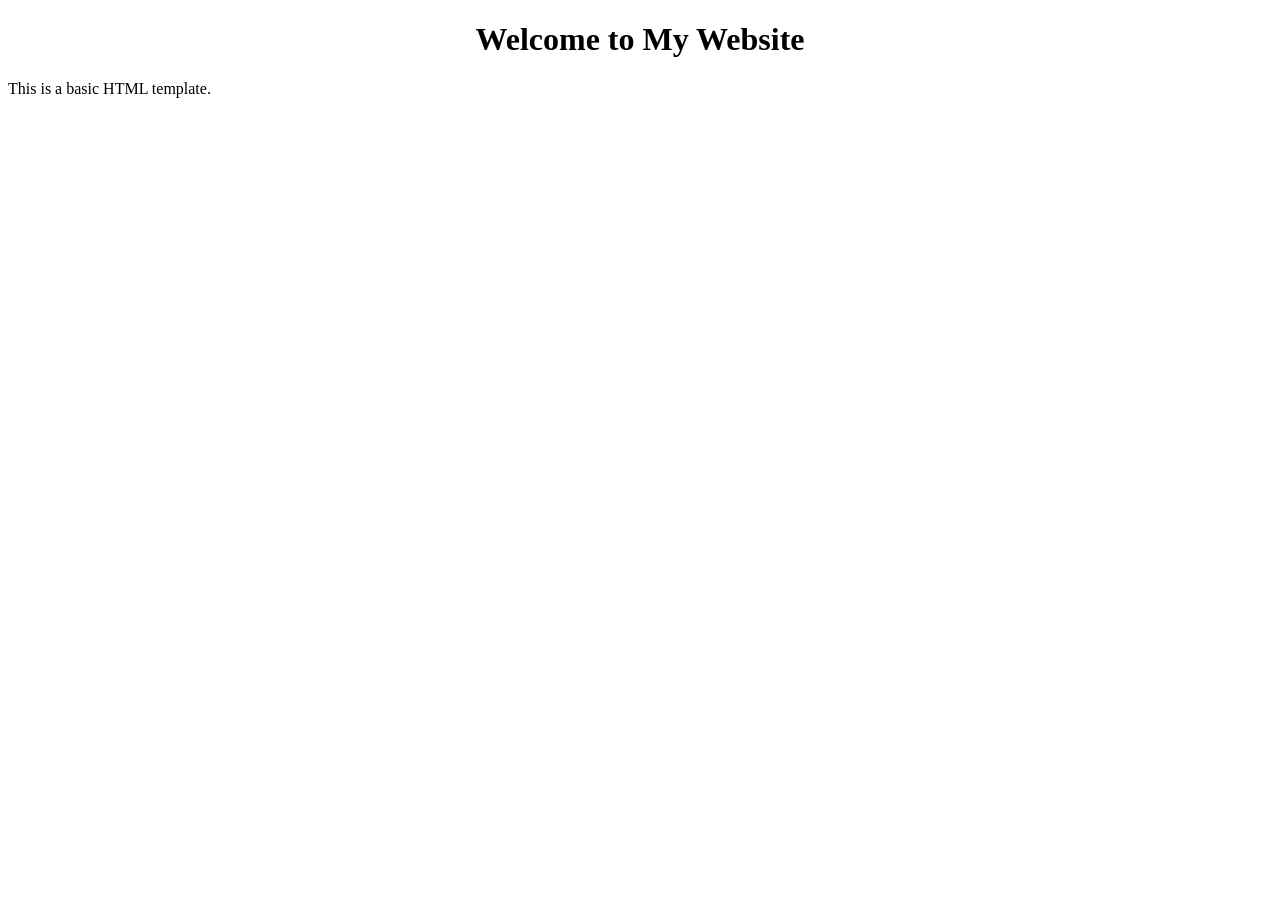
==== index.html @ 967a8879 "Fix stylesheet link from styles.css to style.css" ====
<!DOCTYPE html>
<html lang="en">
<head>
    <meta charset="UTF-8">
    <meta name="viewport" content="width=device-width, initial-scale=1.0">
    <title>William Bartlett - Portfolio</title>
    <link rel="stylesheet" href="style.css">
</head>
<body>

    <h1>Welcome to My Website</h1>
    <p>This is a basic HTML template.</p>

    <script src="script.js"></script>
</body>
</html>
---- style.css ----
h1 {
  color: black;
  text-align: center;
  
}
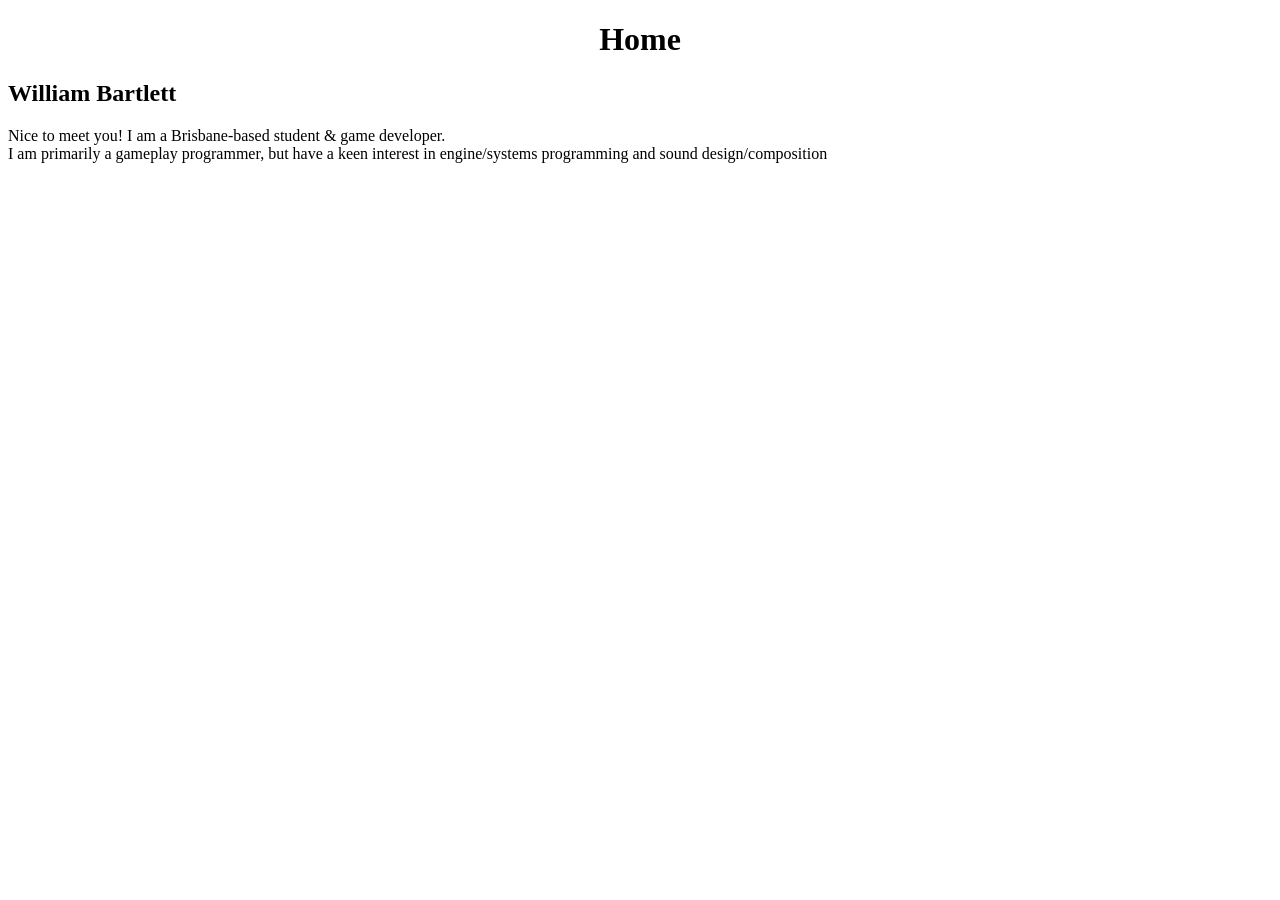
==== commit ca3c82f1: "update" ====
--- a/index.html
+++ b/index.html
@@ -8,8 +8,10 @@
 </head>
 <body>
 
-    <h1>Welcome to My Website</h1>
-    <p>This is a basic HTML template.</p>
+    <h1>Home</h1>
+    <h2>William Bartlett</h2>
+    <p>Nice to meet you! I am a Brisbane-based student & game developer.<br>
+    I am primarily a gameplay programmer, but have a keen interest in engine/systems programming and sound design/composition</p>
 
     <script src="script.js"></script>
 </body>
--- a/style.css
+++ b/style.css
@@ -1,5 +1,5 @@
 h1 {
   color: black;
   text-align: center;
-  
+  font-family: "Times New Roman";
 }
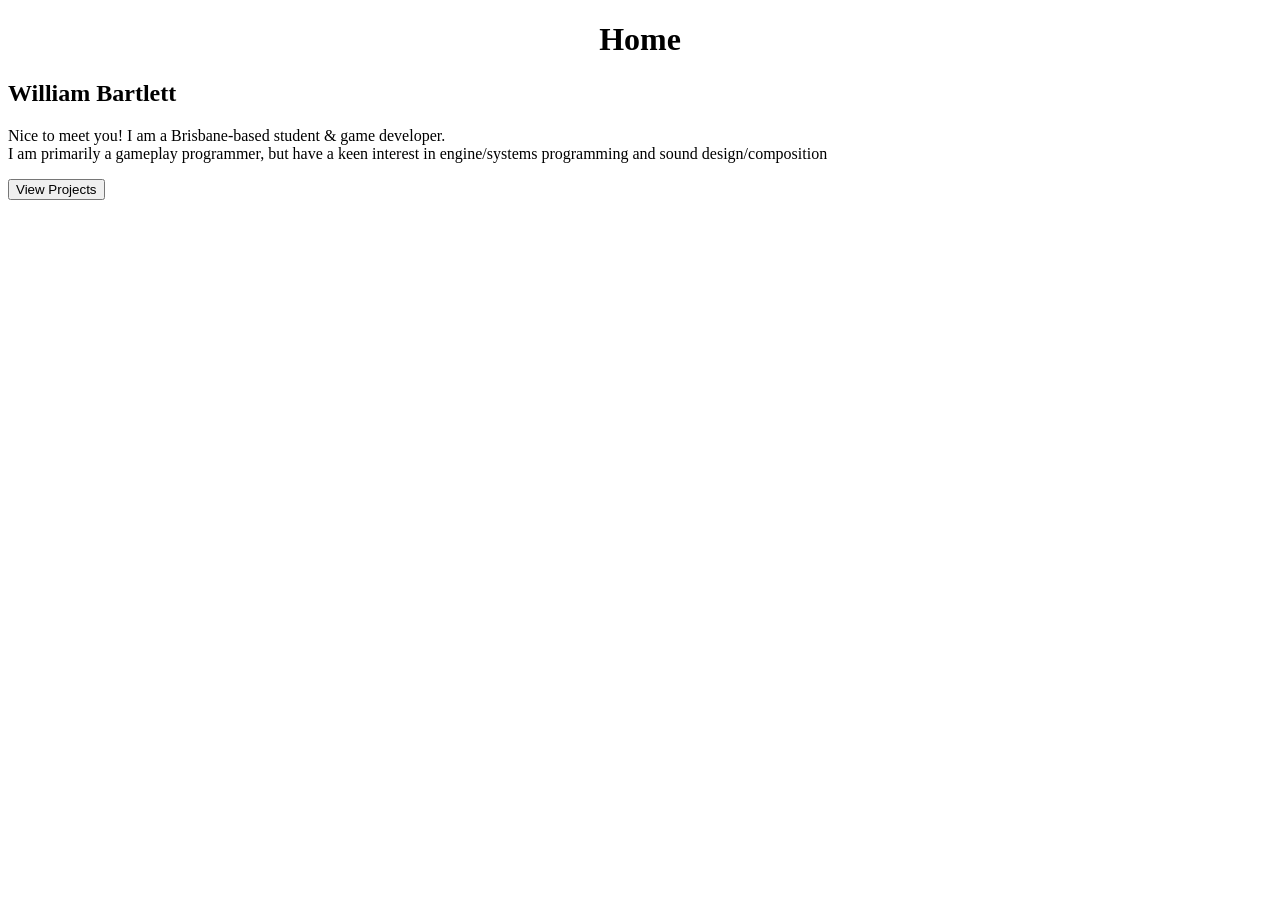
==== commit 53aefd76: "add projects page" ====
--- a/index.html
+++ b/index.html
@@ -12,7 +12,10 @@
     <h2>William Bartlett</h2>
     <p>Nice to meet you! I am a Brisbane-based student & game developer.<br>
     I am primarily a gameplay programmer, but have a keen interest in engine/systems programming and sound design/composition</p>
-
+    <a href="projects.html">
+        <button type="button">View Projects</button>
+    </a>
+    
     <script src="script.js"></script>
 </body>
 </html>
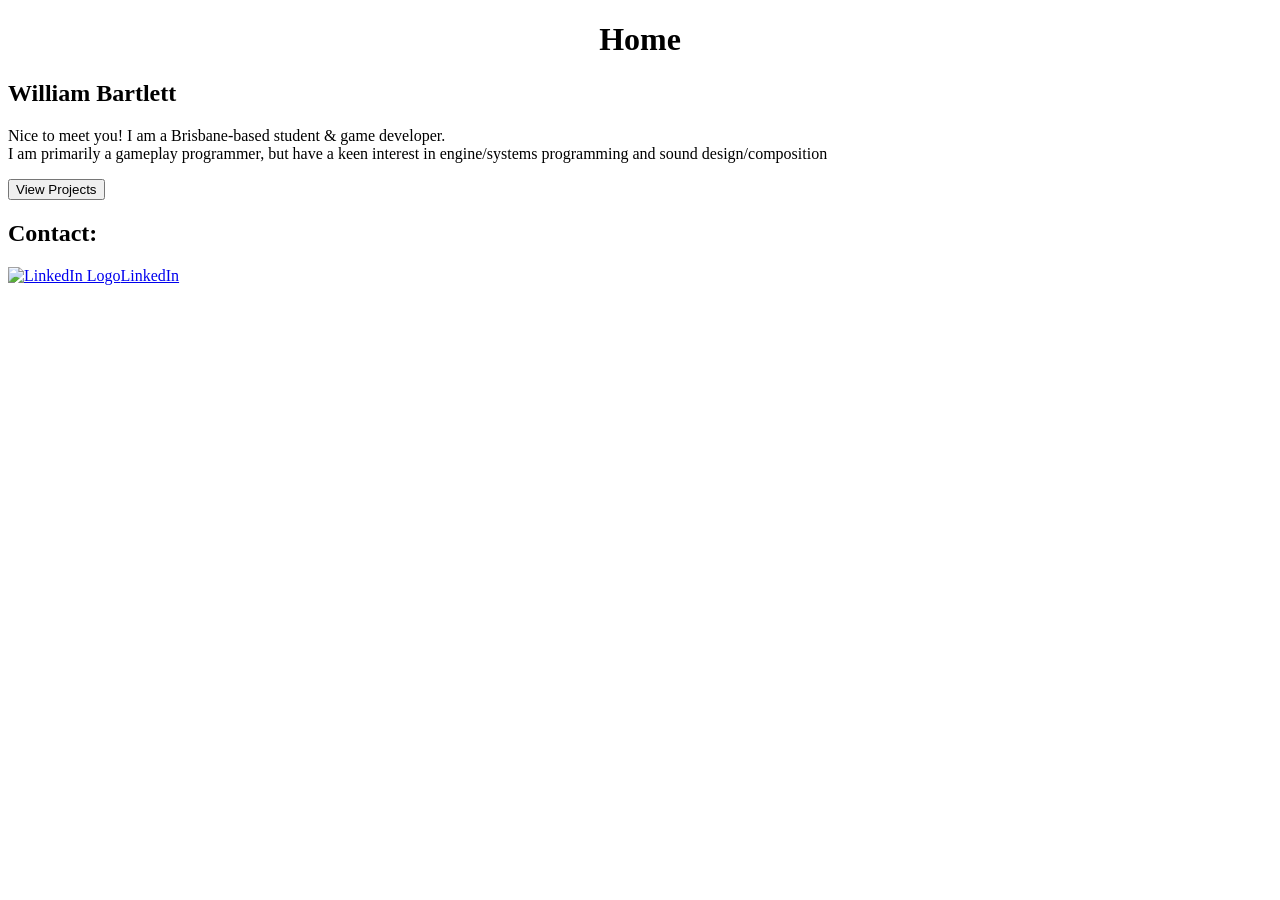
==== commit 1996ff08: "add contacts section" ====
--- a/index.html
+++ b/index.html
@@ -9,12 +9,21 @@
 <body>
 
     <h1>Home</h1>
-    <h2>William Bartlett</h2>
-    <p>Nice to meet you! I am a Brisbane-based student & game developer.<br>
-    I am primarily a gameplay programmer, but have a keen interest in engine/systems programming and sound design/composition</p>
-    <a href="projects.html">
-        <button type="button">View Projects</button>
-    </a>
+    <div>
+        <h2>William Bartlett</h2>
+        <p>Nice to meet you! I am a Brisbane-based student & game developer.<br>
+        I am primarily a gameplay programmer, but have a keen interest in engine/systems programming and sound design/composition</p>
+        <a href="projects.html">
+            <button type="button">View Projects</button>
+        </a>
+    </div>
+
+    <div>
+        <h2>Contact:</h2>
+        <a href="https://www.linkedin.com/in/will-bartlett-9a1792269/"><img src="https://upload.wikimedia.org/wikipedia/commons/c/ca/LinkedIn_logo_initials.png" 
+       alt="LinkedIn Logo" style="width:40px; height:40px;">LinkedIn</a>
+
+    </div>
     
     <script src="script.js"></script>
 </body>
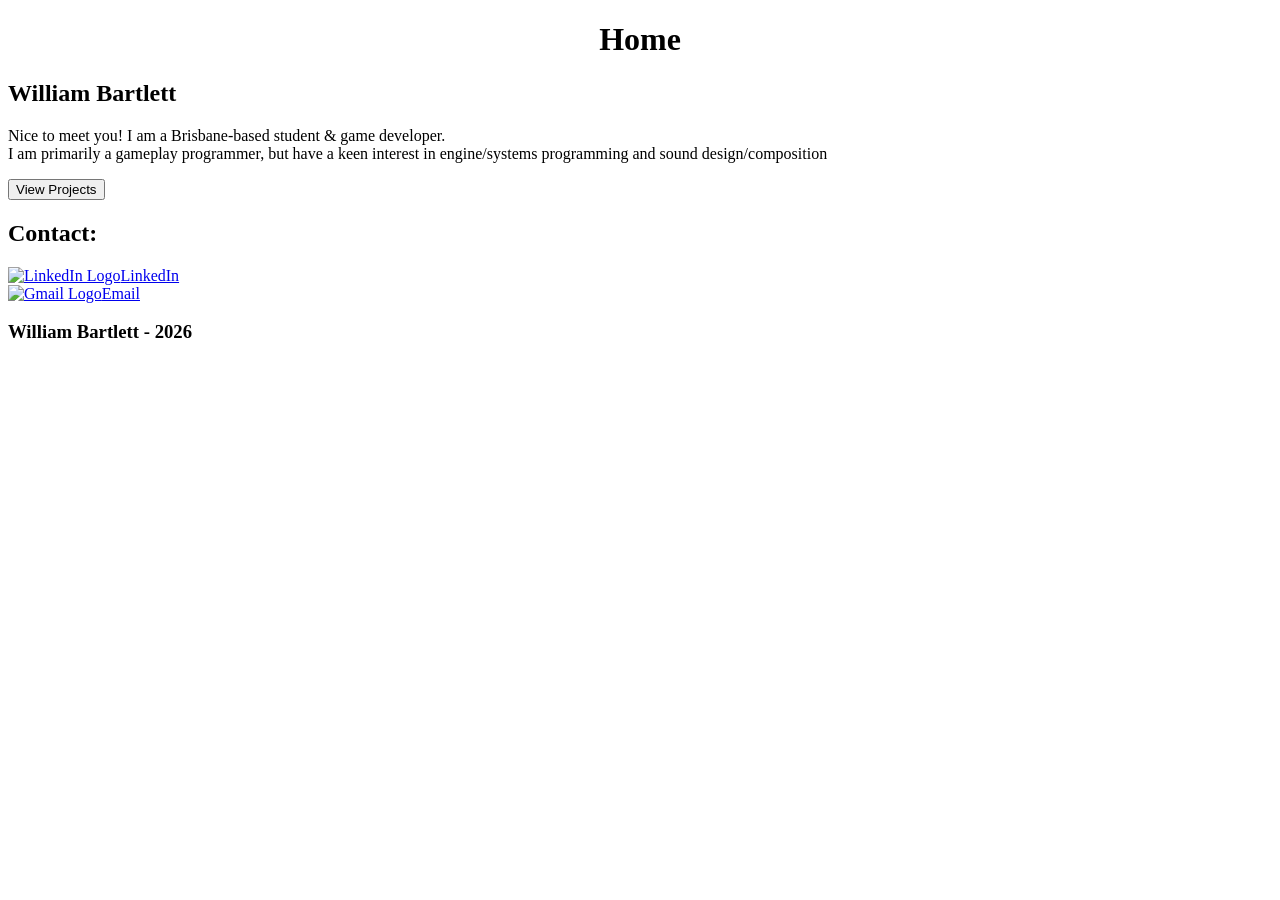
==== commit 86522c8b: "add to projects page" ====
--- a/index.html
+++ b/index.html
@@ -22,7 +22,13 @@
         <h2>Contact:</h2>
         <a href="https://www.linkedin.com/in/will-bartlett-9a1792269/"><img src="https://upload.wikimedia.org/wikipedia/commons/c/ca/LinkedIn_logo_initials.png" 
        alt="LinkedIn Logo" style="width:40px; height:40px;">LinkedIn</a>
+       <br>
+        <a href="mailto:wrossbartlett@gmail.com"><img src="https://cdn-icons-png.flaticon.com/512/5968/5968534.png" alt="Gmail Logo" width="40" height="40">Email</a>
 
+    </div>
+
+    <div>
+        <h3>William Bartlett - 2026</h3>
     </div>
     
     <script src="script.js"></script>
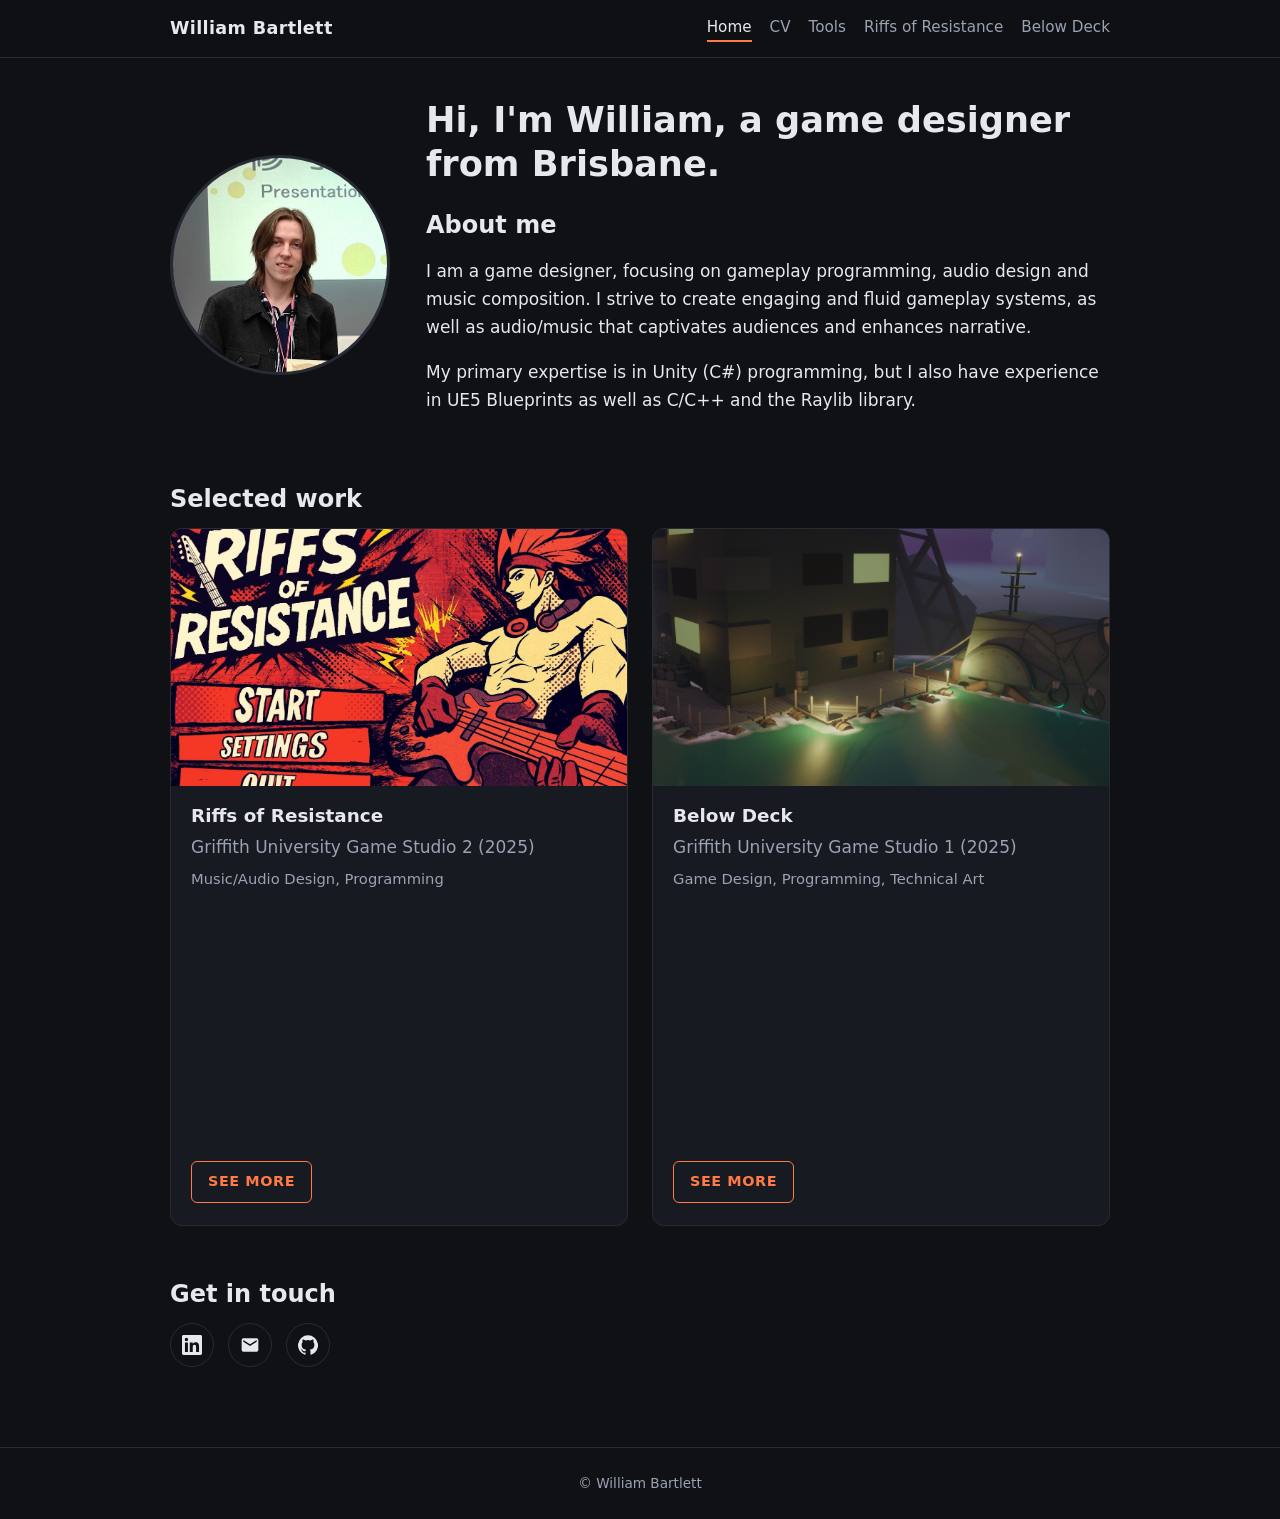
==== commit a275886f: "migrate google sites layout to github pages" ====
--- a/index.html
+++ b/index.html
@@ -1,36 +1,86 @@
-<!DOCTYPE html>
+<!doctype html>
 <html lang="en">
 <head>
-    <meta charset="UTF-8">
-    <meta name="viewport" content="width=device-width, initial-scale=1.0">
-    <title>William Bartlett - Portfolio</title>
-    <link rel="stylesheet" href="style.css">
+  <meta charset="utf-8">
+  <meta name="viewport" content="width=device-width, initial-scale=1">
+  <title>William Bartlett</title>
+  <meta name="description" content="Hi, I'm William, a game designer from Brisbane.">
+  <meta property="og:title" content="William Bartlett">
+  <meta property="og:description" content="Hi, I'm William, a game designer from Brisbane.">
+  <meta property="og:image" content="assets/img/home-portrait.jpg">
+  <link rel="stylesheet" href="assets/css/style.css">
 </head>
 <body>
+  <header class="site-header">
+    <div class="inner">
+      <a class="brand" href="index.html">William Bartlett</a>
+      <nav class="site-nav">
+        <a href="index.html" aria-current="page">Home</a>
+        <a href="cv.html">CV</a>
+        <a href="tools.html">Tools</a>
+        <a href="riffs-of-resistance.html">Riffs of Resistance</a>
+        <a href="below-deck.html">Below Deck</a>
+      </nav>
+    </div>
+  </header>
 
-    <h1>Home</h1>
-    <div>
-        <h2>William Bartlett</h2>
-        <p>Nice to meet you! I am a Brisbane-based student & game developer.<br>
-        I am primarily a gameplay programmer, but have a keen interest in engine/systems programming and sound design/composition</p>
-        <a href="projects.html">
-            <button type="button">View Projects</button>
+  <main>
+    <section class="intro">
+      <img class="portrait" src="assets/img/home-portrait.jpg" alt="William Bartlett">
+      <div>
+        <h1>Hi, I'm William, a game designer from Brisbane.</h1>
+        <h2>About me</h2>
+        <p>I am a game designer, focusing on gameplay programming, audio design and music composition. I strive to create engaging and fluid gameplay systems, as well as audio/music that captivates audiences and enhances narrative.</p>
+        <p>My primary expertise is in Unity (C#) programming, but I also have experience in UE5 Blueprints as well as C/C++ and the Raylib library.</p>
+      </div>
+    </section>
+
+    <section>
+      <h2>Selected work</h2>
+      <div class="cards">
+        <article class="card">
+          <img src="assets/img/riffs-cover.jpg" alt="Riffs of Resistance gameplay">
+          <div class="body">
+            <h3>Riffs of Resistance</h3>
+            <div class="muted">Griffith University Game Studio 2 (2025)</div>
+            <div class="roles">Music/Audio Design, Programming</div>
+            <div class="video">
+      <iframe src="https://www.youtube-nocookie.com/embed/bwJ_pNmSjJo" title="Riffs of Resistance gameplay demo" allow="accelerometer; encrypted-media; gyroscope; picture-in-picture; fullscreen" allowfullscreen loading="lazy"></iframe>
+    </div>
+            <a class="btn" href="riffs-of-resistance.html">SEE MORE</a>
+          </div>
+        </article>
+        <article class="card">
+          <img src="assets/img/belowdeck-thumb.png" alt="Below Deck gameplay">
+          <div class="body">
+            <h3>Below Deck</h3>
+            <div class="muted">Griffith University Game Studio 1 (2025)</div>
+            <div class="roles">Game Design, Programming, Technical Art</div>
+            <div class="video">
+      <iframe src="https://www.youtube-nocookie.com/embed/F-MtSrpJV0A" title="Below Deck gameplay demo" allow="accelerometer; encrypted-media; gyroscope; picture-in-picture; fullscreen" allowfullscreen loading="lazy"></iframe>
+    </div>
+            <a class="btn" href="below-deck.html">SEE MORE</a>
+          </div>
+        </article>
+      </div>
+    </section>
+
+    <section>
+      <h2>Get in touch</h2>
+      <div class="contact">
+        <a href="https://www.linkedin.com/in/will-bartlett-9a1792269/" aria-label="LinkedIn" target="_blank" rel="noopener">
+          <svg viewBox="0 0 24 24"><path d="M20.45 20.45h-3.55v-5.57c0-1.33-.03-3.04-1.85-3.04-1.86 0-2.14 1.45-2.14 2.94v5.67H9.35V9h3.41v1.56h.05c.48-.9 1.64-1.85 3.37-1.85 3.6 0 4.27 2.37 4.27 5.46v6.28zM5.34 7.43a2.06 2.06 0 1 1 0-4.12 2.06 2.06 0 0 1 0 4.12zM7.12 20.45H3.56V9h3.56v11.45zM22.22 0H1.77C.79 0 0 .77 0 1.73v20.54C0 23.23.79 24 1.77 24h20.45c.98 0 1.78-.77 1.78-1.73V1.73C24 .77 23.2 0 22.22 0z"/></svg>
         </a>
-    </div>
+        <a href="mailto:wrossbartlett@gmail.com" aria-label="Email">
+          <svg viewBox="0 0 24 24"><path d="M20 4H4a2 2 0 0 0-2 2v12a2 2 0 0 0 2 2h16a2 2 0 0 0 2-2V6a2 2 0 0 0-2-2zm0 4.24-8 5-8-5V6l8 5 8-5v2.24z"/></svg>
+        </a>
+        <a href="https://github.com/fylzzz" aria-label="GitHub" target="_blank" rel="noopener">
+          <svg viewBox="0 0 24 24"><path d="M12 .3a12 12 0 0 0-3.8 23.38c.6.12.83-.26.83-.57v-2.02c-3.34.73-4.04-1.6-4.04-1.6-.55-1.4-1.34-1.77-1.34-1.77-1.08-.74.09-.73.09-.73 1.2.09 1.83 1.24 1.83 1.24 1.07 1.83 2.8 1.3 3.49 1 .1-.78.42-1.31.76-1.61-2.67-.3-5.47-1.33-5.47-5.93 0-1.31.47-2.38 1.24-3.22-.14-.3-.54-1.52.1-3.18 0 0 1-.32 3.3 1.23a11.5 11.5 0 0 1 6 0c2.28-1.55 3.29-1.23 3.29-1.23.64 1.66.24 2.88.12 3.18a4.65 4.65 0 0 1 1.23 3.22c0 4.61-2.8 5.63-5.48 5.92.42.36.81 1.1.81 2.22v3.29c0 .32.21.7.82.58A12 12 0 0 0 12 .3"/></svg>
+        </a>
+      </div>
+    </section>
+  </main>
 
-    <div>
-        <h2>Contact:</h2>
-        <a href="https://www.linkedin.com/in/will-bartlett-9a1792269/"><img src="https://upload.wikimedia.org/wikipedia/commons/c/ca/LinkedIn_logo_initials.png" 
-       alt="LinkedIn Logo" style="width:40px; height:40px;">LinkedIn</a>
-       <br>
-        <a href="mailto:wrossbartlett@gmail.com"><img src="https://cdn-icons-png.flaticon.com/512/5968/5968534.png" alt="Gmail Logo" width="40" height="40">Email</a>
-
-    </div>
-
-    <div>
-        <h3>William Bartlett - 2026</h3>
-    </div>
-    
-    <script src="script.js"></script>
+  <footer class="site-footer">© William Bartlett</footer>
 </body>
 </html>
--- a/assets/css/style.css
+++ b/assets/css/style.css
@@ -0,0 +1,219 @@
+:root {
+  --bg: #0f1115;
+  --surface: #171a21;
+  --border: #262b36;
+  --text: #e6e8ec;
+  --muted: #9aa3b2;
+  --accent: #ff7a45;
+  --max: 980px;
+}
+
+* { box-sizing: border-box; }
+
+html { scroll-behavior: smooth; }
+
+body {
+  margin: 0;
+  background: var(--bg);
+  color: var(--text);
+  font-family: "Inter", system-ui, -apple-system, "Segoe UI", Roboto, sans-serif;
+  line-height: 1.65;
+  font-size: 17px;
+}
+
+a { color: var(--accent); }
+a:hover { text-decoration: none; }
+
+img { max-width: 100%; display: block; border-radius: 8px; }
+
+/* ---------- header / nav ---------- */
+.site-header {
+  position: sticky;
+  top: 0;
+  z-index: 10;
+  background: rgba(15, 17, 21, 0.92);
+  backdrop-filter: blur(8px);
+  border-bottom: 1px solid var(--border);
+}
+.site-header .inner {
+  max-width: var(--max);
+  margin: 0 auto;
+  padding: 14px 20px;
+  display: flex;
+  align-items: center;
+  justify-content: space-between;
+  gap: 16px;
+  flex-wrap: wrap;
+}
+.brand {
+  font-weight: 700;
+  font-size: 1.1rem;
+  color: var(--text);
+  text-decoration: none;
+  letter-spacing: 0.02em;
+}
+.site-nav { display: flex; gap: 18px; flex-wrap: wrap; }
+.site-nav a {
+  color: var(--muted);
+  text-decoration: none;
+  font-size: 0.95rem;
+}
+.site-nav a:hover,
+.site-nav a[aria-current="page"] { color: var(--text); }
+.site-nav a[aria-current="page"] { border-bottom: 2px solid var(--accent); }
+
+/* ---------- layout ---------- */
+main {
+  max-width: var(--max);
+  margin: 0 auto;
+  padding: 40px 20px 80px;
+}
+
+h1, h2, h3 { line-height: 1.25; }
+h1 { font-size: 2.2rem; margin: 0 0 0.4em; }
+h2 { font-size: 1.5rem; margin: 2.2em 0 0.6em; }
+h3 { font-size: 1.15rem; margin: 1.6em 0 0.4em; }
+
+.lead { font-size: 1.15rem; color: var(--muted); }
+.muted { color: var(--muted); }
+
+.hero-img { width: 100%; margin: 0 0 32px; }
+
+section + section { margin-top: 48px; }
+
+/* ---------- project cards (home) ---------- */
+.cards {
+  display: grid;
+  grid-template-columns: repeat(auto-fit, minmax(280px, 1fr));
+  gap: 24px;
+}
+.card {
+  background: var(--surface);
+  border: 1px solid var(--border);
+  border-radius: 12px;
+  overflow: hidden;
+  display: flex;
+  flex-direction: column;
+}
+.card img { border-radius: 0; aspect-ratio: 16 / 9; object-fit: cover; width: 100%; }
+.card .body { padding: 18px 20px 22px; display: flex; flex-direction: column; gap: 6px; flex: 1; }
+.card .video { margin: 10px 0 14px; }
+.card h3 { margin: 0; }
+.card .roles { color: var(--muted); font-size: 0.92rem; }
+.card .btn { margin-top: auto; align-self: flex-start; }
+
+.btn {
+  display: inline-block;
+  padding: 8px 16px;
+  border: 1px solid var(--accent);
+  border-radius: 6px;
+  color: var(--accent);
+  text-decoration: none;
+  font-weight: 600;
+  font-size: 0.9rem;
+  letter-spacing: 0.04em;
+}
+.btn:hover { background: var(--accent); color: var(--bg); }
+
+/* ---------- media ---------- */
+.gallery {
+  display: grid;
+  grid-template-columns: repeat(auto-fit, minmax(380px, 1fr));
+  gap: 16px;
+  margin: 20px 0;
+}
+.video {
+  position: relative;
+  aspect-ratio: 16 / 9;
+  margin: 20px 0;
+}
+.video iframe {
+  position: absolute;
+  inset: 0;
+  width: 100%;
+  height: 100%;
+  border: 0;
+  border-radius: 8px;
+}
+
+.split {
+  display: grid;
+  grid-template-columns: 1fr 1fr;
+  gap: 28px;
+  align-items: start;
+}
+@media (max-width: 760px) {
+  .split { grid-template-columns: 1fr; }
+}
+
+/* ---------- CV ---------- */
+.cv-entry { margin-bottom: 28px; }
+.cv-entry h3 { margin-bottom: 0; }
+.cv-entry .where { color: var(--muted); margin: 2px 0 8px; }
+.skills {
+  display: grid;
+  grid-template-columns: repeat(auto-fit, minmax(200px, 1fr));
+  gap: 20px;
+}
+.skills ul { padding-left: 1.1em; margin: 0; }
+.skills h3 { margin-top: 0; }
+.panel {
+  background: var(--surface);
+  border: 1px solid var(--border);
+  border-radius: 12px;
+  padding: 20px;
+}
+
+/* ---------- contact / footer ---------- */
+.contact { display: flex; gap: 14px; margin-top: 12px; }
+.contact a {
+  display: inline-flex;
+  width: 44px;
+  height: 44px;
+  align-items: center;
+  justify-content: center;
+  border: 1px solid var(--border);
+  border-radius: 50%;
+  color: var(--text);
+}
+.contact a:hover { border-color: var(--accent); color: var(--accent); }
+.contact svg { width: 20px; height: 20px; fill: currentColor; }
+
+.site-footer {
+  border-top: 1px solid var(--border);
+  color: var(--muted);
+  font-size: 0.85rem;
+  text-align: center;
+  padding: 24px 20px;
+}
+
+/* ---------- home intro ---------- */
+.intro {
+  display: grid;
+  grid-template-columns: 220px 1fr;
+  gap: 36px;
+  align-items: center;
+  margin-bottom: 24px;
+}
+.intro h1 { margin-bottom: 0.2em; }
+.intro h2 { margin-top: 1em; }
+.portrait {
+  width: 220px;
+  height: 220px;
+  object-fit: cover;
+  object-position: 50% 35%;
+  border-radius: 50%;
+  border: 3px solid var(--border);
+}
+@media (max-width: 700px) {
+  .intro { grid-template-columns: 1fr; justify-items: center; text-align: center; gap: 20px; }
+  .portrait { width: 160px; height: 160px; }
+}
+
+/* gallery images open full size */
+.gallery a { display: block; }
+.gallery a img { transition: opacity .15s; }
+.gallery a:hover img { opacity: .85; }
+@media (max-width: 440px) {
+  .gallery { grid-template-columns: 1fr; }
+}
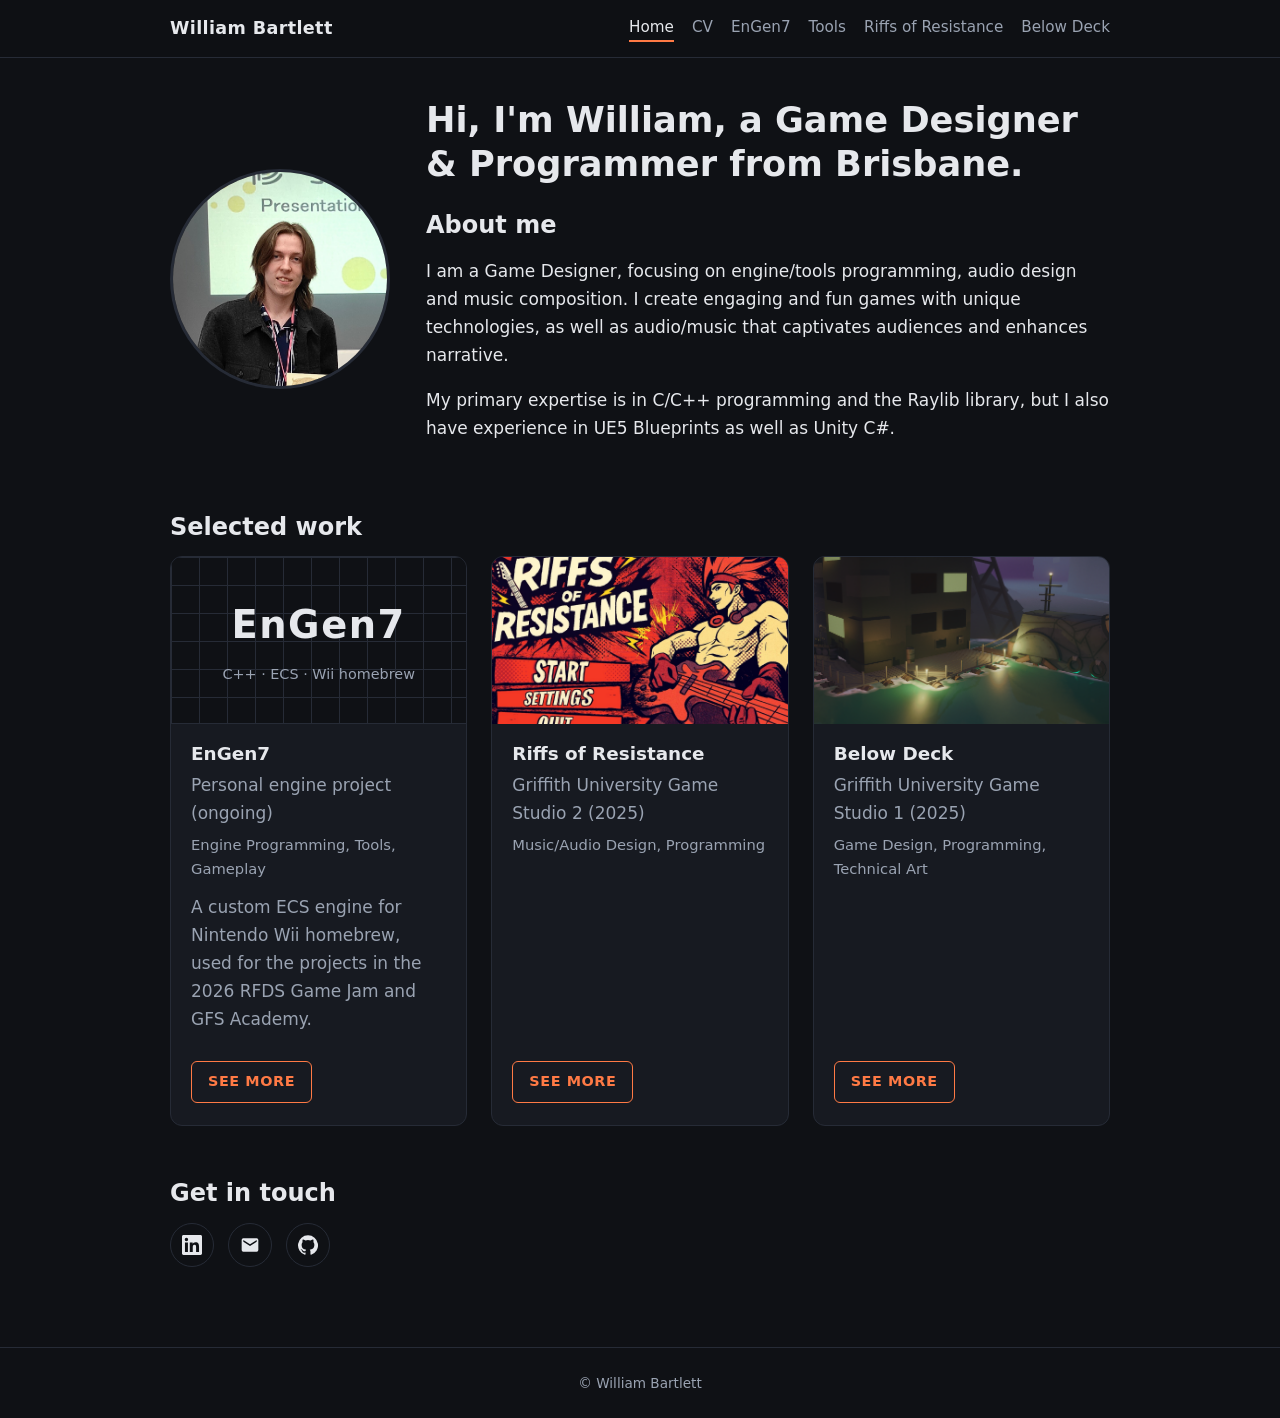
==== commit 3657fea2: "add engen7 page" ====
--- a/index.html
+++ b/index.html
@@ -4,9 +4,9 @@
   <meta charset="utf-8">
   <meta name="viewport" content="width=device-width, initial-scale=1">
   <title>William Bartlett</title>
-  <meta name="description" content="Hi, I'm William, a game designer from Brisbane.">
+  <meta name="description" content="Hi, I'm William, a Game Designer & Programmer from Brisbane.">
   <meta property="og:title" content="William Bartlett">
-  <meta property="og:description" content="Hi, I'm William, a game designer from Brisbane.">
+  <meta property="og:description" content="Hi, I'm William, a Game Designer & Programmer from Brisbane.">
   <meta property="og:image" content="assets/img/home-portrait.jpg">
   <link rel="stylesheet" href="assets/css/style.css">
 </head>
@@ -17,6 +17,7 @@
       <nav class="site-nav">
         <a href="index.html" aria-current="page">Home</a>
         <a href="cv.html">CV</a>
+        <a href="engen7.html">EnGen7</a>
         <a href="tools.html">Tools</a>
         <a href="riffs-of-resistance.html">Riffs of Resistance</a>
         <a href="below-deck.html">Below Deck</a>
@@ -28,16 +29,27 @@
     <section class="intro">
       <img class="portrait" src="assets/img/home-portrait.jpg" alt="William Bartlett">
       <div>
-        <h1>Hi, I'm William, a game designer from Brisbane.</h1>
+        <h1>Hi, I'm William, a Game Designer & Programmer from Brisbane.</h1>
         <h2>About me</h2>
-        <p>I am a game designer, focusing on gameplay programming, audio design and music composition. I strive to create engaging and fluid gameplay systems, as well as audio/music that captivates audiences and enhances narrative.</p>
-        <p>My primary expertise is in Unity (C#) programming, but I also have experience in UE5 Blueprints as well as C/C++ and the Raylib library.</p>
+        <p>I am a Game Designer, focusing on engine/tools programming, audio design and music composition. I create engaging and fun games with unique technologies, as well as audio/music that captivates audiences and enhances narrative.</p>
+        <p>My primary expertise is in C/C++ programming and the Raylib library, but I also have experience in UE5 Blueprints as well as Unity C#.</p>
       </div>
     </section>
 
     <section>
       <h2>Selected work</h2>
       <div class="cards">
+        <article class="card">
+          <!-- Swap this banner for a screenshot when you have one: <img src="assets/img/engen7-hero.png" alt="EnGen7 on Wii"> -->
+          <div class="card-banner" aria-hidden="true"><strong>EnGen7</strong><span>C++ · ECS · Wii homebrew</span></div>
+          <div class="body">
+            <h3>EnGen7</h3>
+            <div class="muted">Personal engine project (ongoing)</div>
+            <div class="roles">Engine Programming, Tools, Gameplay</div>
+            <p class="muted" style="margin:6px 0 14px">A custom ECS engine for Nintendo Wii homebrew, used for the projects in the 2026 RFDS Game Jam and GFS Academy.</p>
+            <a class="btn" href="engen7.html">SEE MORE</a>
+          </div>
+        </article>
         <article class="card">
           <img src="assets/img/riffs-cover.jpg" alt="Riffs of Resistance gameplay">
           <div class="body">
@@ -68,7 +80,7 @@
     <section>
       <h2>Get in touch</h2>
       <div class="contact">
-        <a href="https://www.linkedin.com/in/will-bartlett-9a1792269/" aria-label="LinkedIn" target="_blank" rel="noopener">
+        <a href="https://www.linkedin.com/in/william-bartlett-9a1792269/" aria-label="LinkedIn" target="_blank" rel="noopener">
           <svg viewBox="0 0 24 24"><path d="M20.45 20.45h-3.55v-5.57c0-1.33-.03-3.04-1.85-3.04-1.86 0-2.14 1.45-2.14 2.94v5.67H9.35V9h3.41v1.56h.05c.48-.9 1.64-1.85 3.37-1.85 3.6 0 4.27 2.37 4.27 5.46v6.28zM5.34 7.43a2.06 2.06 0 1 1 0-4.12 2.06 2.06 0 0 1 0 4.12zM7.12 20.45H3.56V9h3.56v11.45zM22.22 0H1.77C.79 0 0 .77 0 1.73v20.54C0 23.23.79 24 1.77 24h20.45c.98 0 1.78-.77 1.78-1.73V1.73C24 .77 23.2 0 22.22 0z"/></svg>
         </a>
         <a href="mailto:wrossbartlett@gmail.com" aria-label="Email">
--- a/assets/css/style.css
+++ b/assets/css/style.css
@@ -217,3 +217,46 @@
 @media (max-width: 440px) {
   .gallery { grid-template-columns: 1fr; }
 }
+
+/* ---------- inline code ---------- */
+code {
+  font-family: "JetBrains Mono", Consolas, monospace;
+  font-size: 0.88em;
+  background: var(--surface);
+  border: 1px solid var(--border);
+  border-radius: 4px;
+  padding: 1px 5px;
+}
+
+/* ---------- architecture diagram ---------- */
+.diagram {
+  margin: 20px 0 28px;
+  padding: 16px;
+  background: var(--surface);
+  border: 1px solid var(--border);
+  border-radius: 12px;
+}
+.diagram svg { width: 100%; height: auto; display: block; }
+.d-box { fill: var(--bg); stroke: var(--border); stroke-width: 1.5; }
+.d-accent { stroke: var(--accent); }
+.d-platform { fill: transparent; stroke-dasharray: 5 4; }
+.d-l { stroke: var(--muted); stroke-width: 1.5; }
+.d-t { fill: var(--text); font: 600 15px Inter, system-ui, sans-serif; text-anchor: middle; }
+.d-s { fill: var(--muted); font: 12.5px Inter, system-ui, sans-serif; text-anchor: middle; }
+
+/* ---------- card without a screenshot ---------- */
+.card-banner {
+  aspect-ratio: 16 / 9;
+  display: flex;
+  align-items: center;
+  justify-content: center;
+  flex-direction: column;
+  gap: 6px;
+  background:
+    linear-gradient(var(--border) 1px, transparent 1px) 0 0 / 28px 28px,
+    linear-gradient(90deg, var(--border) 1px, transparent 1px) 0 0 / 28px 28px,
+    var(--bg);
+  border-bottom: 1px solid var(--border);
+}
+.card-banner strong { font-size: 2.4rem; letter-spacing: 0.04em; }
+.card-banner span { color: var(--muted); font-size: 0.9rem; }
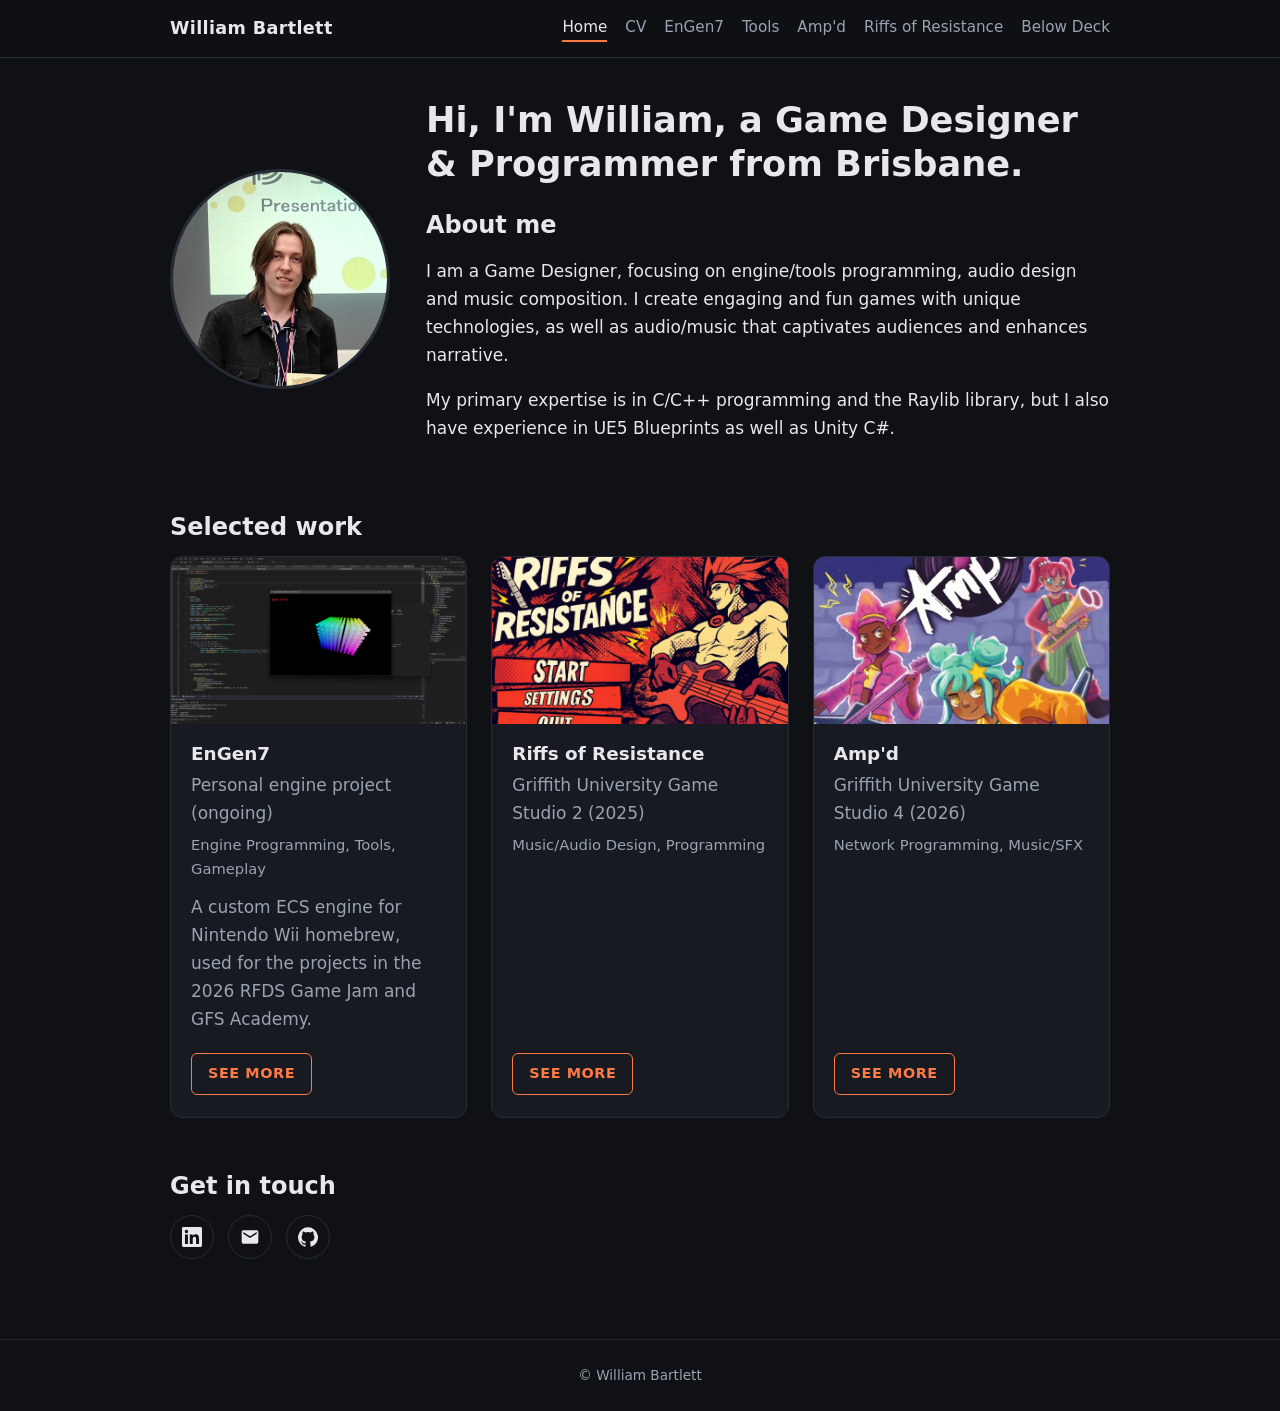
==== commit 9b1fcdd3: "add amp'd page, update engen7 page" ====
--- a/index.html
+++ b/index.html
@@ -19,6 +19,7 @@
         <a href="cv.html">CV</a>
         <a href="engen7.html">EnGen7</a>
         <a href="tools.html">Tools</a>
+        <a href="amp'd.html">Amp'd</a>
         <a href="riffs-of-resistance.html">Riffs of Resistance</a>
         <a href="below-deck.html">Below Deck</a>
       </nav>
@@ -40,8 +41,7 @@
       <h2>Selected work</h2>
       <div class="cards">
         <article class="card">
-          <!-- Swap this banner for a screenshot when you have one: <img src="assets/img/engen7-hero.png" alt="EnGen7 on Wii"> -->
-          <div class="card-banner" aria-hidden="true"><strong>EnGen7</strong><span>C++ · ECS · Wii homebrew</span></div>
+          <img src="assets/img/engen7-hero.png" alt="EnGen7 on Wii">
           <div class="body">
             <h3>EnGen7</h3>
             <div class="muted">Personal engine project (ongoing)</div>
@@ -63,15 +63,15 @@
           </div>
         </article>
         <article class="card">
-          <img src="assets/img/belowdeck-thumb.png" alt="Below Deck gameplay">
+          <img src="assets/img/ampd-cover.jpg" alt="Amp'd banner">
           <div class="body">
-            <h3>Below Deck</h3>
-            <div class="muted">Griffith University Game Studio 1 (2025)</div>
-            <div class="roles">Game Design, Programming, Technical Art</div>
+            <h3>Amp'd</h3>
+            <div class="muted">Griffith University Game Studio 4 (2026)</div>
+            <div class="roles">Network Programming, Music/SFX</div>
             <div class="video">
-      <iframe src="https://www.youtube-nocookie.com/embed/F-MtSrpJV0A" title="Below Deck gameplay demo" allow="accelerometer; encrypted-media; gyroscope; picture-in-picture; fullscreen" allowfullscreen loading="lazy"></iframe>
+      <iframe src="https://www.youtube-nocookie.com/embed/ppu2fDPErzk" title="Amp'd gameplay demo" allow="accelerometer; encrypted-media; gyroscope; picture-in-picture; fullscreen" allowfullscreen loading="lazy"></iframe>
     </div>
-            <a class="btn" href="below-deck.html">SEE MORE</a>
+            <a class="btn" href="amp'd.html">SEE MORE</a>
           </div>
         </article>
       </div>
